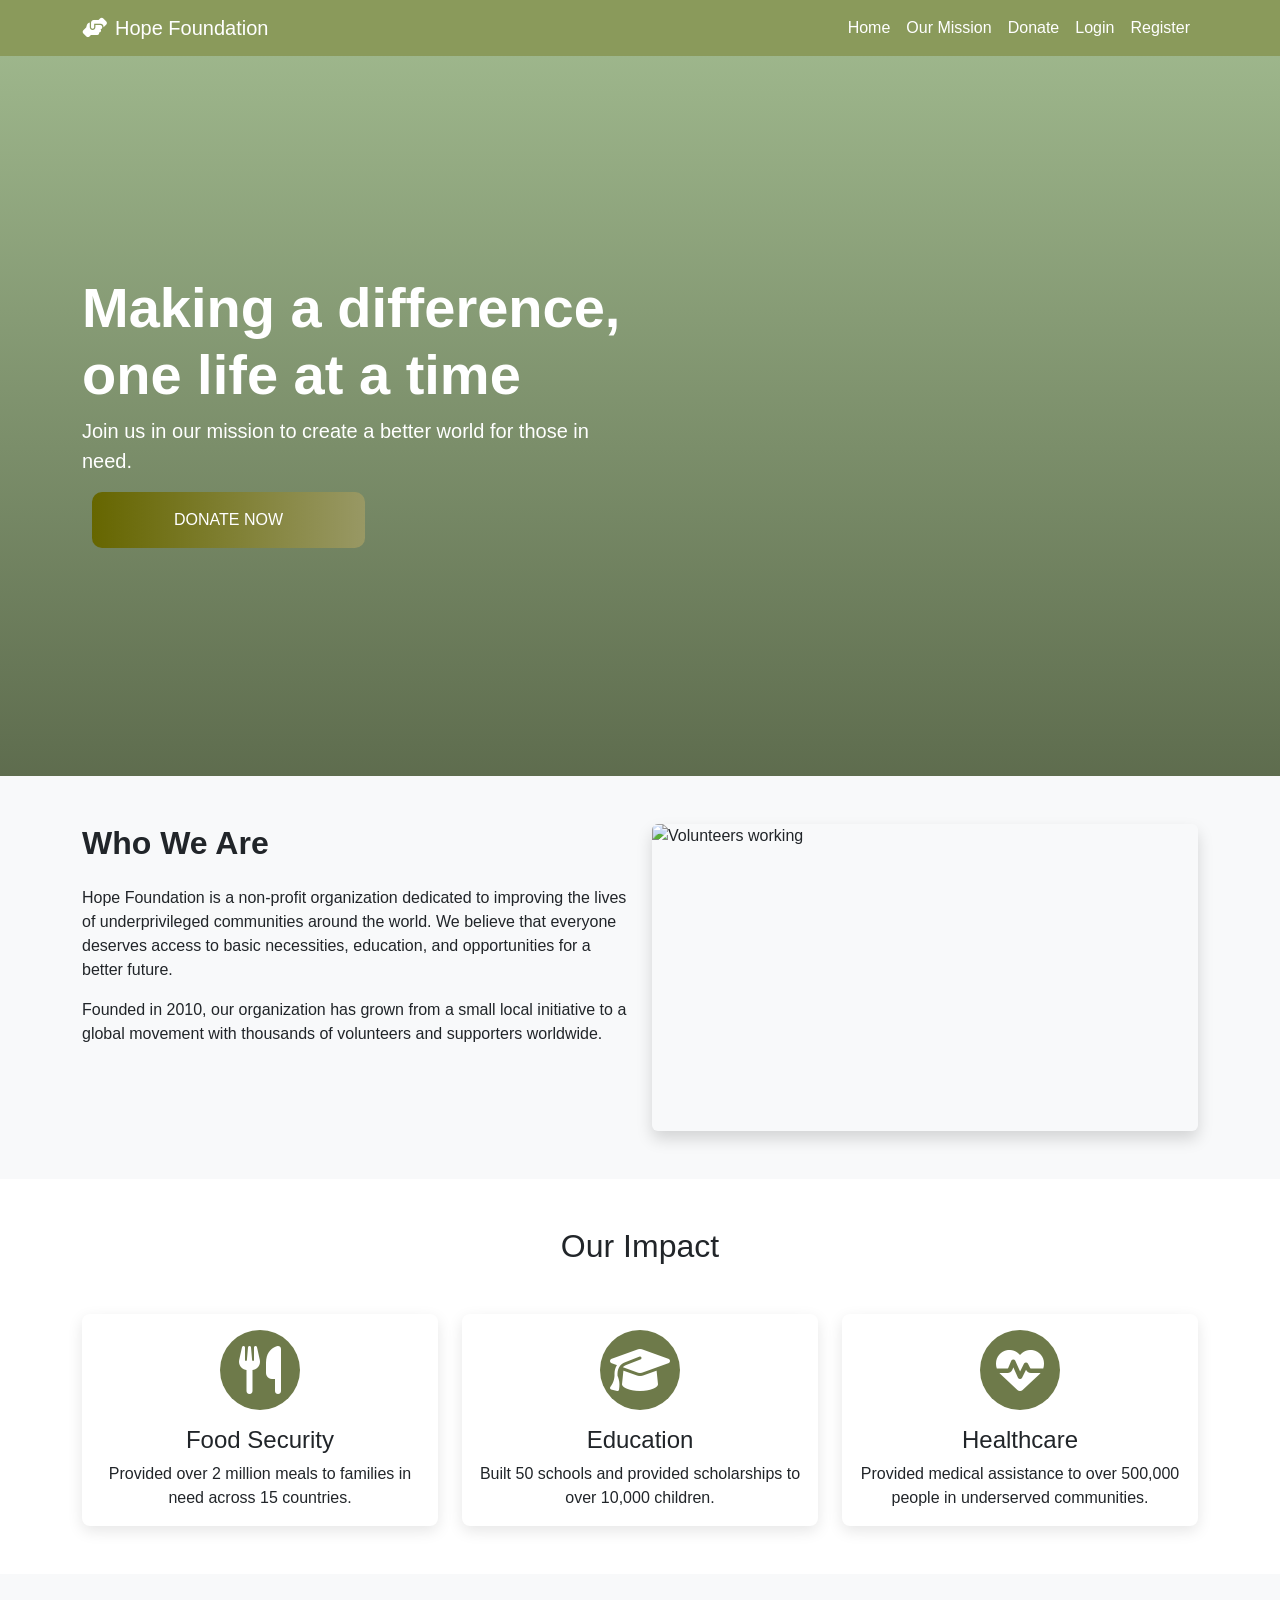
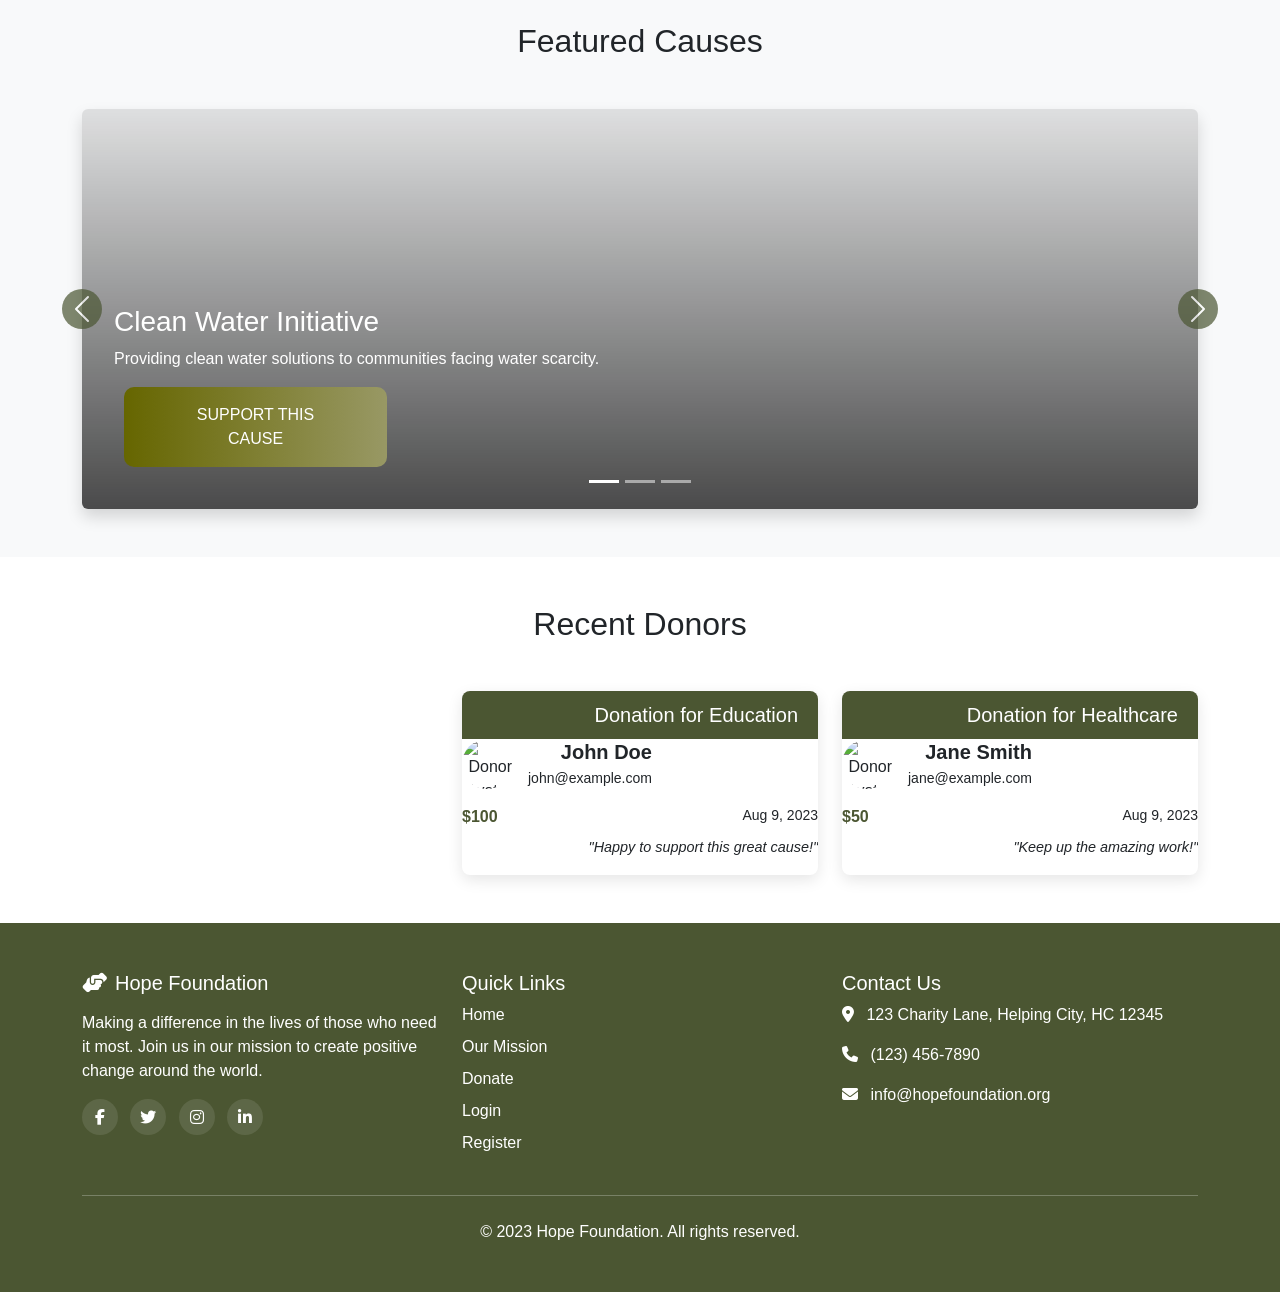
==== index.html @ 95be1a14 "first commit" ====
<!DOCTYPE html>
<html lang="en">
<head>
    <meta charset="UTF-8">
    <meta name="viewport" content="width=device-width, initial-scale=1.0">
    <title>Hope Foundation - Empowering Communities</title>
    <!-- Bootstrap 5.3 CSS -->
    <link href="https://cdn.jsdelivr.net/npm/bootstrap@5.3.0/dist/css/bootstrap.min.css" rel="stylesheet">
    <!-- Font Awesome -->
    <link rel="stylesheet" href="https://cdnjs.cloudflare.com/ajax/libs/font-awesome/6.4.0/css/all.min.css">
    <!-- AOS Animation Library -->
    <link href="https://unpkg.com/aos@2.3.1/dist/aos.css" rel="stylesheet">
    <!-- Custom CSS -->
    <link rel="stylesheet" href="css/home.css">
    <link rel="icon" href="./images/icon.svg">
</head>
<body>
    <!-- Navigation Bar -->
    <nav class="navbar navbar-expand-lg sticky-top nav-bar">
        <div class="container">
            <a class="navbar-brand" href="index.html">
                <i class="fas fa-hands-helping me-2"></i>Hope Foundation
            </a>
            <button class="navbar-toggler" type="button" data-bs-toggle="collapse" data-bs-target="#navbarNav" aria-controls="navbarNav" aria-expanded="false" aria-label="Toggle navigation">
                <span class="navbar-toggler-icon"></span>
            </button>
            <div class="collapse navbar-collapse" id="navbarNav">
                <ul class="navbar-nav ms-auto">
                    <li class="nav-item">
                        <a class="nav-link" href="index.html">Home</a>
                    </li>
                    <li class="nav-item">
                        <a class="nav-link" href="aim.html">Our Mission</a>
                    </li>
                    <li class="nav-item">
                        <a class="nav-link" href="payment.html">Donate</a>
                    </li>
                    <li class="nav-item">
                        <a class="nav-link" href="login.html">Login</a>
                    </li>
                    <li class="nav-item">
                        <a class="nav-link" href="register.html">Register</a>
                    </li>
                </ul>
            </div>
        </div>
    </nav>

    <!-- Hero Section -->
    <header class="hero-section">
        <div class="container h-100">
            <div class="row h-100 align-items-center">
                <div class="col-md-6" data-aos="fade-right" data-aos-duration="1000">
                    <h1 class="display-4 fw-bold text-white">Making a difference, one life at a time</h1>
                    <p class="lead text-white">Join us in our mission to create a better world for those in need.</p>
                    <a href="payment.html" class="btn btn-grad">Donate Now</a>
                </div>
            </div>
        </div>
    </header>

    <!-- About Section -->
    <section class="py-5 bg-light">
        <div class="container">
            <div class="row">
                <div class="col-md-6 mb-4" data-aos="fade-up" data-aos-duration="800">
                    <h2 class="section-title">Who We Are</h2>
                    <p>Hope Foundation is a non-profit organization dedicated to improving the lives of underprivileged communities around the world. We believe that everyone deserves access to basic necessities, education, and opportunities for a better future.</p>
                    <p>Founded in 2010, our organization has grown from a small local initiative to a global movement with thousands of volunteers and supporters worldwide.</p>
                </div>
                <div class="col-md-6" data-aos="fade-up" data-aos-delay="200" data-aos-duration="800">
                    <div class="ratio ratio-16x9 rounded overflow-hidden shadow">
                        <img src="https://images.unsplash.com/photo-1532629345422-7515f3d16bb6?ixlib=rb-4.0.3&ixid=MnwxMjA3fDB8MHxwaG90by1wYWdlfHx8fGVufDB8fHx8&auto=format&fit=crop&w=1000&q=80" alt="Volunteers working" class="img-fluid">
                    </div>
                </div>
            </div>
        </div>
    </section>

    <!-- Our Impact Section -->
    <section class="py-5">
        <div class="container">
            <h2 class="text-center mb-5" data-aos="fade-up">Our Impact</h2>
            <div class="row g-4">
                <div class="col-md-4" data-aos="zoom-in" data-aos-delay="100">
                    <div class="card impact-card h-100">
                        <div class="card-body text-center">
                            <div class="icon-wrapper mb-3">
                                <i class="fas fa-utensils fa-3x "></i>
                            </div>
                            <h3 class="card-title h4">Food Security</h3>
                            <p class="card-text">Provided over 2 million meals to families in need across 15 countries.</p>
                        </div>
                    </div>
                </div>
                <div class="col-md-4" data-aos="zoom-in" data-aos-delay="200">
                    <div class="card impact-card h-100">
                        <div class="card-body text-center">
                            <div class="icon-wrapper mb-3">
                                <i class="fas fa-graduation-cap fa-3x"></i>
                            </div>
                            <h3 class="card-title h4">Education</h3>
                            <p class="card-text">Built 50 schools and provided scholarships to over 10,000 children.</p>
                        </div>
                    </div>
                </div>
                <div class="col-md-4" data-aos="zoom-in" data-aos-delay="300">
                    <div class="card impact-card h-100">
                        <div class="card-body text-center">
                            <div class="icon-wrapper mb-3">
                                <i class="fas fa-heartbeat fa-3x"></i>
                            </div>
                            <h3 class="card-title h4">Healthcare</h3>
                            <p class="card-text">Provided medical assistance to over 500,000 people in underserved communities.</p>
                        </div>
                    </div>
                </div>
            </div>
        </div>
    </section>

    <!-- Featured Causes Section with Carousel -->
    <section class="py-5 bg-light">
        <div class="container">
            <h2 class="text-center mb-5" data-aos="fade-up">Featured Causes</h2>
            <div id="causesCarousel" class="carousel slide" data-bs-ride="carousel">
                <div class="carousel-indicators">
                    <button type="button" data-bs-target="#causesCarousel" data-bs-slide-to="0" class="active" aria-current="true" aria-label="Slide 1"></button>
                    <button type="button" data-bs-target="#causesCarousel" data-bs-slide-to="1" aria-label="Slide 2"></button>
                    <button type="button" data-bs-target="#causesCarousel" data-bs-slide-to="2" aria-label="Slide 3"></button>
                </div>
                <div class="carousel-inner rounded shadow">
                    <div class="carousel-item active">
                        <div class="cause-slide" style="background-image: url('https://images.unsplash.com/photo-1488521787991-ed7bbaae773c?ixlib=rb-4.0.3&ixid=MnwxMjA3fDB8MHxwaG90by1wYWdlfHx8fGVufDB8fHx8&auto=format&fit=crop&w=1200&q=80');">
                            <div class="cause-content">
                                <h3>Clean Water Initiative</h3>
                                <p>Providing clean water solutions to communities facing water scarcity.</p>
                                <a href="payment.html" class="btn btn-grad w-25">Support This Cause</a>
                            </div>
                        </div>
                    </div>
                    <div class="carousel-item">
                        <div class="cause-slide" style="background-image: url('https://images.unsplash.com/photo-1511632765486-a01980e01a18?ixlib=rb-4.0.3&ixid=MnwxMjA3fDB8MHxwaG90by1wYWdlfHx8fGVufDB8fHx8&auto=format&fit=crop&w=1200&q=80');">
                            <div class="cause-content">
                                <h3>Education For All</h3>
                                <p>Building schools and providing educational resources in underserved areas.</p>
                                <a href="payment.html" class="btn btn-grad w-25">Support This Cause</a>
                            </div>
                        </div>
                    </div>
                    <div class="carousel-item">
                        <div class="cause-slide" style="background-image: url('https://img.freepik.com/free-photo/african-kid-marketplace_23-2151489111.jpg?semt=ais_hybrid&w=740&q=80');">
                            <div class="cause-content">
                                <h3>Hunger Relief Program</h3>
                                <p>Providing meals and sustainable food solutions to communities in need.</p>
                                <a href="payment.html" class="btn btn-grad w-25">Support This Cause</a>
                            </div>
                        </div>
                    </div>
                </div>
                <button class="carousel-control-prev" type="button" data-bs-target="#causesCarousel" data-bs-slide="prev">
                    <span class="carousel-control-prev-icon" aria-hidden="true"></span>
                    <span class="visually-hidden">Previous</span>
                </button>
                <button class="carousel-control-next" type="button" data-bs-target="#causesCarousel" data-bs-slide="next">
                    <span class="carousel-control-next-icon" aria-hidden="true"></span>
                    <span class="visually-hidden">Next</span>
                </button>
            </div>
        </div>
    </section>

    <!-- Recent Donors Section -->
    <section class="py-5" id="recent-donors">
        <div class="container">
            <h2 class="text-center mb-5" data-aos="fade-up">Recent Donors</h2>
            <div id="donors-container" class="text-end">
                <!-- Donor cards will be dynamically added here via JavaScript -->
                <!-- Sample donor cards for display purposes -->
                <div class="row justify-content-end g-4">
                    <div class="col-md-4" data-aos="fade-up">
                        <div class="donor-card h-100">
                            <div class="donor-card-header">
                                <h5 class="mb-0">Donation for Education</h5>
                            </div>
                            <div class="card-body">
                                <div class="donor-info">
                                    <div class="donor-avatar">
                                        <img src="https://randomuser.me/api/portraits/men/1.jpg" alt="Donor Avatar">
                                    </div>
                                    <div class="donor-details">
                                        <h5>John Doe</h5>
                                        <p>john@example.com</p>
                                    </div>
                                </div>
                                <div class="mt-3">
                                    <div class="d-flex justify-content-between">
                                        <span class="donation-amount">$100</span>
                                        <span class="donation-date">Aug 9, 2023</span>
                                    </div>  
                                    <p class="donation-message">"Happy to support this great cause!"</p>
                                </div>
                            </div>
                        </div>
                    </div>
                    <div class="col-md-4" data-aos="fade-up" data-aos-delay="100">
                        <div class="donor-card h-100">
                            <div class="donor-card-header">
                                <h5 class="mb-0">Donation for Healthcare</h5>
                            </div>
                            <div class="card-body">
                                <div class="donor-info">
                                    <div class="donor-avatar">
                                        <img src="https://randomuser.me/api/portraits/women/1.jpg" alt="Donor Avatar">
                                    </div>
                                    <div class="donor-details">
                                        <h5>Jane Smith</h5>
                                        <p>jane@example.com</p>
                                    </div>
                                </div>
                                <div class="mt-3">
                                    <div class="d-flex justify-content-between">
                                        <span class="donation-amount">$50</span>
                                        <span class="donation-date">Aug 9, 2023</span>
                                    </div>
                                    <p class="donation-message">"Keep up the amazing work!"</p>
                                </div>
                            </div>
                        </div>
                    </div>
                </div>
            </div>
        </div>
    </section>

    <!-- Footer -->
    <footer class="bg py-5">
        <div class="container">
            <div class="row g-4">
                <div class="col-lg-4">
                    <h3 class="h5"><i class="fas fa-hands-helping me-2"></i>Hope Foundation</h3>
                    <p class="mt-3">Making a difference in the lives of those who need it most. Join us in our mission to create positive change around the world.</p>
                    <div class="social-icons mt-3">
                        <a href="#" class="text-white me-2"><i class="fab fa-facebook-f"></i></a>
                        <a href="#" class="text-white me-2"><i class="fab fa-twitter"></i></a>
                        <a href="#" class="text-white me-2"><i class="fab fa-instagram"></i></a>
                        <a href="#" class="text-white"><i class="fab fa-linkedin-in"></i></a>
                    </div>
                </div>
                <div class="col-lg-4">
                    <h3 class="h5">Quick Links</h3>
                    <ul class="list-unstyled footer-links">
                        <li><a href="index.html" class="text-decoration-none text-white">Home</a></li>
                        <li><a href="aim.html" class="text-decoration-none text-white">Our Mission</a></li>
                        <li><a href="payment.html" class="text-decoration-none text-white">Donate</a></li>
                        <li><a href="login.html" class="text-decoration-none text-white">Login</a></li>
                        <li><a href="register.html" class="text-decoration-none text-white">Register</a></li>
                    </ul>
                </div>
                <div class="col-lg-4">
                    <h3 class="h5">Contact Us</h3>
                    <address>
                        <p><i class="fas fa-map-marker-alt me-2"></i> 123 Charity Lane, Helping City, HC 12345</p>
                        <p><i class="fas fa-phone me-2"></i> (123) 456-7890</p>
                        <p><i class="fas fa-envelope me-2"></i> info@hopefoundation.org</p>
                    </address>
                </div>
            </div>
            <hr class="my-4">
            <div class="row">
                <div class="col-md-12 text-center">
                    <p class="mb-0">&copy; 2023 Hope Foundation. All rights reserved.</p>
                </div>
            </div>
        </div>
    </footer>

    <!-- Bootstrap 5.3 JS Bundle with Popper -->
    <script src="https://cdn.jsdelivr.net/npm/bootstrap@5.3.0/dist/js/bootstrap.bundle.min.js"></script>
    <!-- AOS Animation Library -->
    <script src="https://unpkg.com/aos@2.3.1/dist/aos.js"></script>
    <!-- Custom JS -->
    <script src="js/main.js"></script>
    <script>
        // Initialize AOS animation library
        AOS.init();
    </script>
</body>
</html>
---- css/home.css ----
/* Home Page Styles */

/* Global Styles */
:root {
    --primary-color: #4B5632;
    --primary-dark: #0b5ed7;
    --secondary-color: #6c757d;
    --light-color: #f8f9fa;
    --dark-color: #212529;
    --success-color: #198754;
    --info-color: #0dcaf0;
    --warning-color: #ffc107;
    --danger-color: #dc3545;
    --transition: all 0.3s ease;
    --box-shadow: 0 5px 15px rgba(0, 0, 0, 0.1);
    --border-radius: 0.5rem;
}

.btn-grad {background-image: linear-gradient(to right, #666600 0%, #999966  51%, #666600  100%)}

         .btn-grad {

            margin: 10px;

            padding: 15px 45px;

            text-align: center;

            text-transform: uppercase;

            transition: 0.5s;

            background-size: 200% auto;

            color: white;            

            border-radius: 10px;

            display: block;

            width: 50%;

          }



          .btn-grad:hover {

            background-position: right center; /* change the direction of the change here */

            color: #fff;

            text-decoration: none;

          }

.nav-bar a{
    color: white;
}
.nav-bar{
    background-color: #8A9A5B;
}

body {
    font-family: 'Poppins', sans-serif;
    color: var(--dark-color);
    overflow-x: hidden;
}

/* Hero Section */
.hero-section {
   background: linear-gradient(
    rgba(92, 133, 62, 0.6),    /* Dark Deep Olive Green */
    rgba(54, 72, 34, 0.8)      /* Very Dark Mossy Green */
), url('https://www.digiplexmovies.com/wp-content/uploads/2018/07/indianss5.jpg') no-repeat center center/cover;
    height: 80vh;
    position: relative;
    display: flex;
    align-items: center;
}

.hero-content {
    text-align: center;
    color: white;
}

.hero-title {
    font-size: 3.5rem;
    font-weight: 700;
    margin-bottom: 1.5rem;
    text-shadow: 2px 2px 4px rgba(0, 0, 0, 0.3);
}

.hero-subtitle {
    font-size: 1.5rem;
    margin-bottom: 2rem;
    text-shadow: 1px 1px 2px rgba(0, 0, 0, 0.3);
}

.hero-buttons {
    display: flex;
    justify-content: center;
    gap: 1rem;
}

/* Section Titles */
.section-title {
    position: relative;
    margin-bottom: 1.5rem;
    font-weight: 700;
    color: var(--dark-color);
}

.title-line {
    width: 50px;
    height: 3px;
    background-color: var(--primary-color);
    margin-top: 0.5rem;
}

/* Who We Are Section */
.who-we-are-section {
    padding: 5rem 0;
}

.who-we-are-image {
    border-radius: var(--border-radius);
    overflow: hidden;
    box-shadow: var(--box-shadow);
}

.who-we-are-image img {
    transition: var(--transition);
}

.who-we-are-image:hover img {
    transform: scale(1.05);
}

/* Impact Cards */
.impact-card {
    border: none;
    border-radius: var(--border-radius);
    box-shadow: var(--box-shadow);
    transition: var(--transition);
    overflow: hidden;
}

.impact-card:hover {
    transform: translateY(-5px);
    box-shadow: 0 15px 30px rgba(0, 0, 0, 0.15);
}

.icon-wrapper {
    width: 80px;
    height: 80px;
    border-radius: 50%;
    background-color:#6E7A4A;
    color: white;
    display: flex;
    align-items: center;
    justify-content: center;
    margin: 0 auto;
}

/* Carousel Styles */
.cause-slide {
    height: 400px;
    background-size: cover;
    background-position: center;
    position: relative;
}

.cause-slide::before {
    content: '';
    position: absolute;
    top: 0;
    left: 0;
    width: 100%;
    height: 100%;
    background: linear-gradient(to bottom, rgba(0, 0, 0, 0.1), rgba(0, 0, 0, 0.7));
}

.cause-content {
    position: absolute;
    bottom: 0;
    left: 0;
    width: 100%;
    padding: 2rem;
    color: white;
    z-index: 1;
}

/* Donor Cards */
.donor-card {
    border: none;
    border-radius: var(--border-radius);
    box-shadow: var(--box-shadow);
    transition: var(--transition);
    margin-left: auto; /* Push cards to the right */
    background-color: white;
    overflow: hidden;
}

.donor-card:hover {
    transform: translateY(-5px);
    box-shadow: 0 15px 30px rgba(0, 0, 0, 0.15);
}

.donor-card-header {
    background-color: var(--primary-color);
    color: white;
    padding: 0.75rem 1.25rem;
}

.donor-info {
    display: flex;
    align-items: center;
    gap: 1rem;
}

.donor-avatar {
    width: 50px;
    height: 50px;
    border-radius: 50%;
    overflow: hidden;
}

.donor-avatar img {
    width: 100%;
    height: 100%;
    object-fit: cover;
}

.donor-details h5 {
    margin-bottom: 0.25rem;
    font-weight: 600;
}

.donor-details p {
    margin-bottom: 0;
    font-size: 0.875rem;
    color: var(--text-muted);
}

.donation-amount {
    font-weight: bold;
    color: var(--primary-color);
}

.donation-date {
    font-size: 0.875rem;
    color: var(--text-muted);
}

.donation-message {
    font-style: italic;
    margin-top: 0.5rem;
    font-size: 0.9rem;
    color: var(--text-color);
}

/* Footer Styles */
footer {
    background-color: #4B5632;
    color: white;
}

.footer-links li {
    margin-bottom: 0.5rem;
}

.social-icons a {
    display: inline-flex;
    align-items: center;
    justify-content: center;
    width: 36px;
    height: 36px;
    border-radius: 50%;
    background-color: rgba(255, 255, 255, 0.1);
    transition: var(--transition);
    text-decoration: none;
}

.social-icons a:hover {
    background-color: var(--primary-color);
    transform: translateY(-3px);
}
@media (max-width: 600px) {
  .btn-grad {
    width: 100%;          /* Make button full width on small screens */
    padding: 12px 20px;   /* Smaller padding for mobile */
    margin: 8px 0;        /* Adjust margin for spacing */
    font-size: 14px;      /* Slightly smaller text */
  }
  
  .cause-content {
    padding: 15px;        /* Add some padding inside cause-content */
  }

  .cause-content h3 {
    font-size: 1.25rem;   /* Slightly smaller heading */
  }

  .cause-content p {
    font-size: 0.9rem;    /* Smaller paragraph text */
  }
}

@media (max-width: 400px) {
  .btn-grad {
    padding: 10px 15px;    /* Even smaller padding on very small devices */
    font-size: 13px;       /* Smaller font size */
  }

  .cause-content h3 {
    font-size: 1.1rem;
  }

  .cause-content p {
    font-size: 0.85rem;
  }
}


/* Responsive Adjustments */
@media (max-width: 992px) {
    .hero-title {
        font-size: 2.5rem;
    }
    
    .hero-subtitle {
        font-size: 1.25rem;
    }
    
    .who-we-are-image {
        margin-bottom: 2rem;
    }
}

@media (max-width: 768px) {
    .hero-section {
        height: 60vh;
        text-align: center;
    }
    
    .hero-title {
        font-size: 2rem;
    }
    
    .hero-subtitle {
        font-size: 1rem;
    }
    
    .hero-buttons {
        flex-direction: column;
        gap: 0.5rem;
    }
    
    .title-line {
        margin-left: auto;
        margin-right: auto;
    }
    
    .section-title {
        text-align: center;
    }
    
    .cause-slide {
        height: 300px;
    }
}

@media (max-width: 576px) {
    .hero-section {
        height: 50vh;
    }
    
    .cause-slide {
        height: 250px;
    }
    
    .cause-content {
        padding: 1rem;
    }
    
    .cause-content h3 {
        font-size: 1.25rem;
    }
}

/* Animation Styles */
.animate-float {
    animation: float 3s ease-in-out infinite;
}

@keyframes float {
    0% {
        transform: translateY(0px);
    }
    50% {
        transform: translateY(-10px);
    }
    100% {
        transform: translateY(0px);
    }
}

.animate-pulse {
    animation: pulse 2s ease-in-out infinite;
}

@keyframes pulse {
    0% {
        transform: scale(1);
    }
    50% {
        transform: scale(1.05);
    }
    100% {
        transform: scale(1);
    }
}

/* Button Hover Effects */
.btn-primary {
    position: relative;
    overflow: hidden;
    z-index: 1;
    transition: all 0.5s ease;
}

.btn-primary::before {
    content: '';
    position: absolute;
    top: 0;
    left: -100%;
    width: 100%;
    height: 100%;
    background: linear-gradient(90deg, transparent, rgba(255, 255, 255, 0.2), transparent);
    transition: all 0.5s ease;
    z-index: -1;
}

.btn-primary:hover::before {
    left: 100%;
}

.btn-outline-light {
    position: relative;
    overflow: hidden;
    z-index: 1;
    transition: all 0.5s ease;
}

.btn-outline-light::before {
    content: '';
    position: absolute;
    top: 0;
    left: -100%;
    width: 100%;
    height: 100%;
    background: linear-gradient(90deg, transparent, rgba(255, 255, 255, 0.2), transparent);
    transition: all 0.5s ease;
    z-index: -1;
}

.btn-outline-light:hover::before {
    left: 100%;
}

/* Carousel Controls */
.carousel-control-prev,
.carousel-control-next {
    width: 40px;
    height: 40px;
    background-color: var(--primary-color);
    border-radius: 50%;
    top: 50%;
    transform: translateY(-50%);
    opacity: 0.7;
}

.carousel-control-prev {
    left: -20px;
}

.carousel-control-next {
    right: -20px;
}

.carousel-control-prev:hover,
.carousel-control-next:hover {
    opacity: 1;
}

@media (max-width: 768px) {
    .carousel-control-prev {
        left: 10px;
    }
    
    .carousel-control-next {
        right: 10px;
    }
}
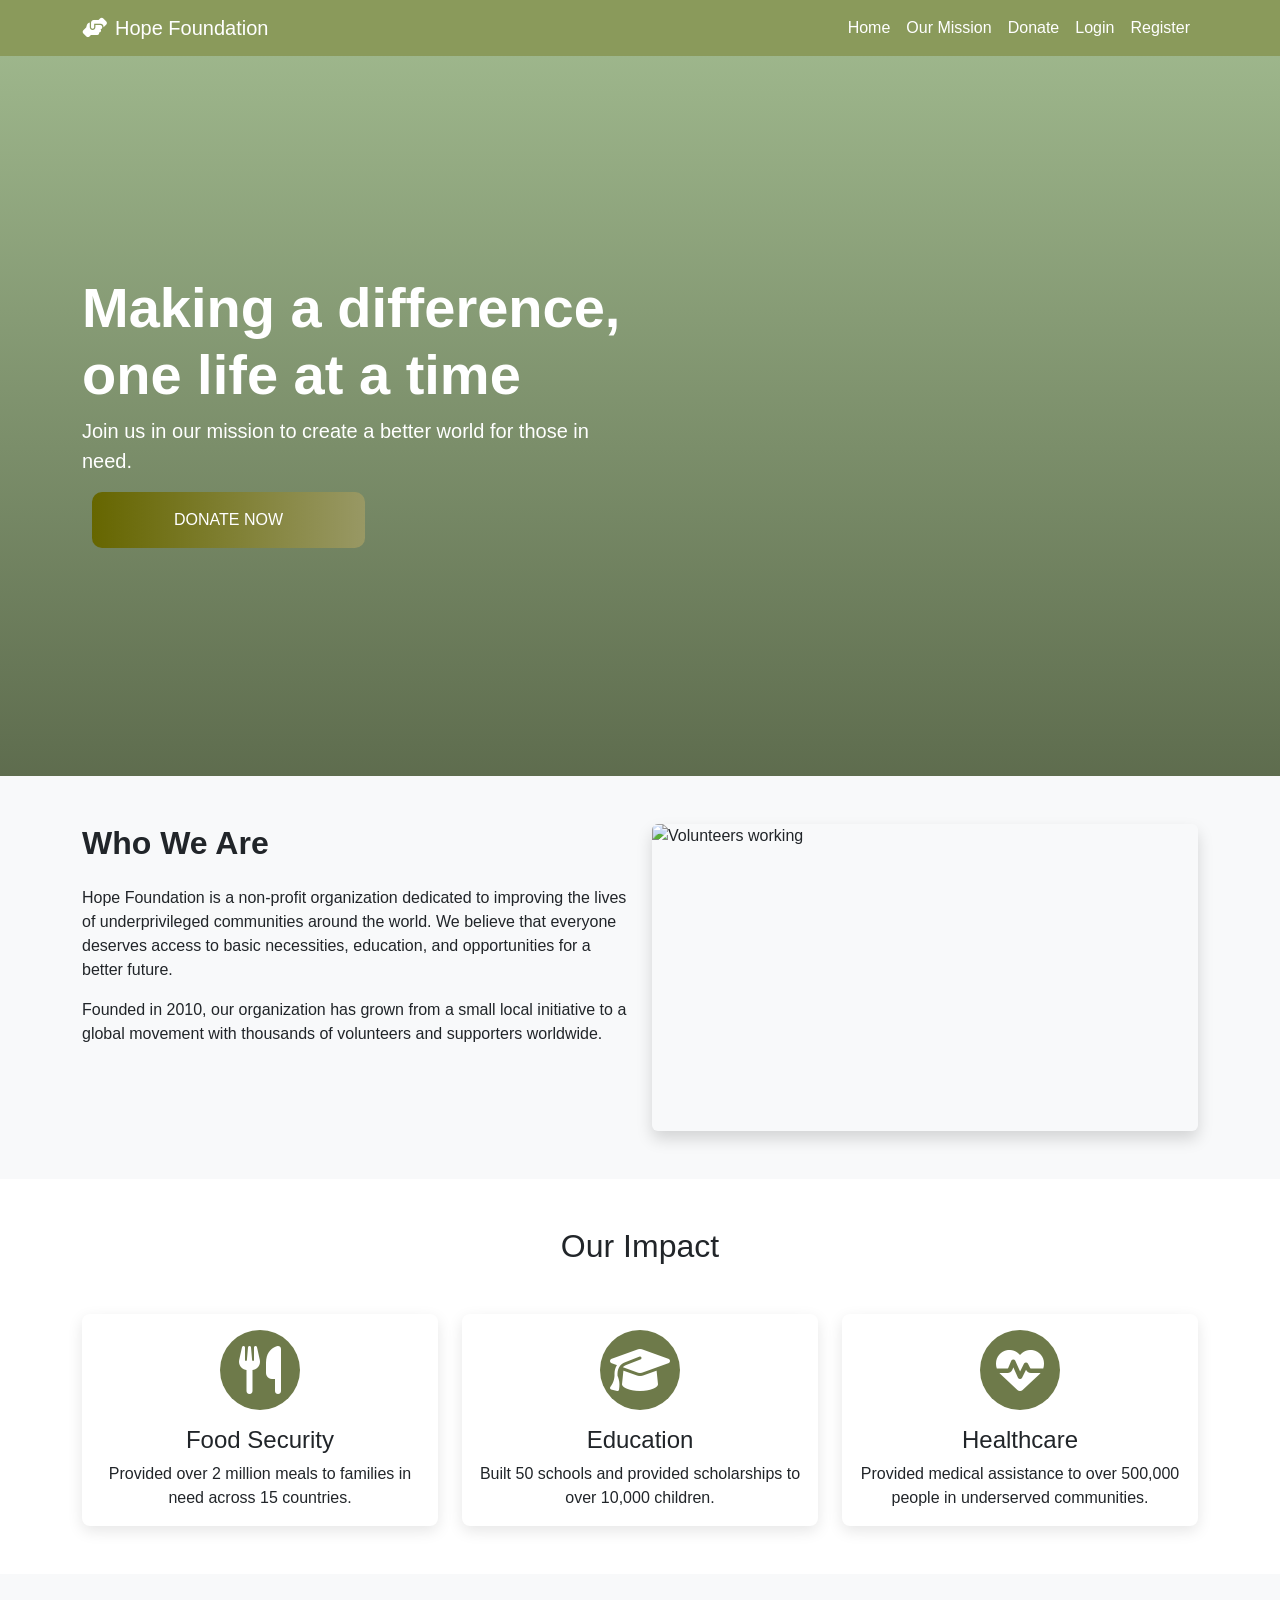
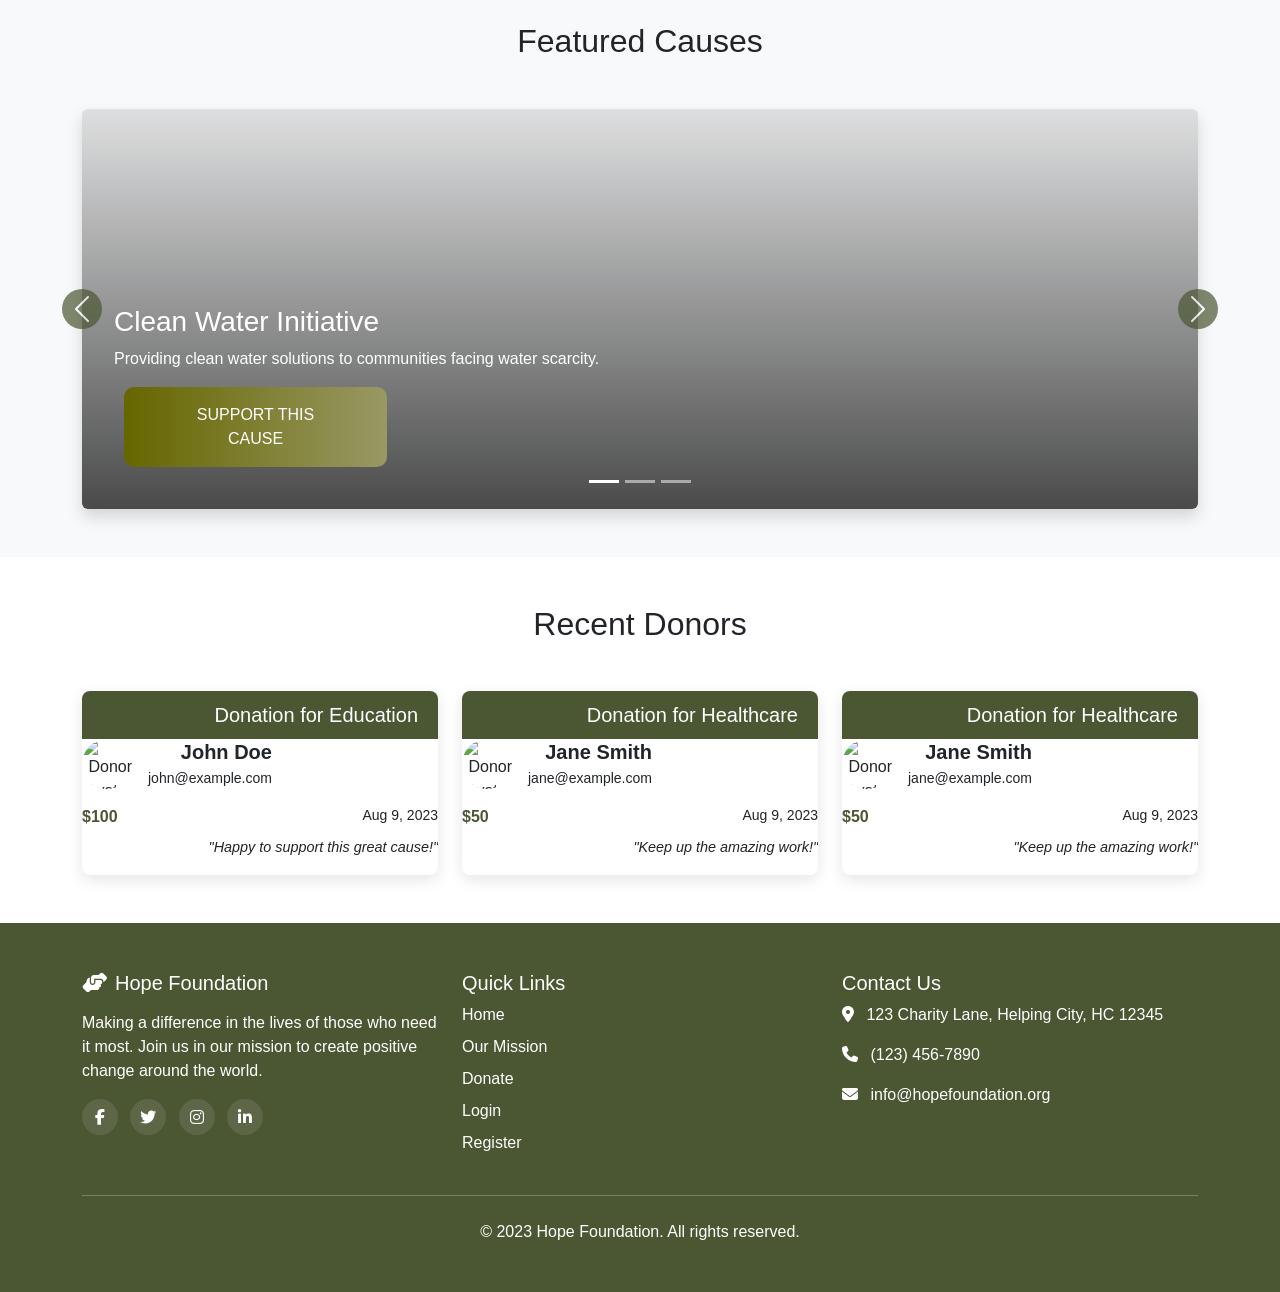
==== commit 1a41f369: "Update index.html" ====
--- a/index.html
+++ b/index.html
@@ -228,6 +228,31 @@
                             </div>
                         </div>
                     </div>
+                     <div class="col-md-4" data-aos="fade-up" data-aos-delay="100">
+                        <div class="donor-card h-100">
+                            <div class="donor-card-header">
+                                <h5 class="mb-0">Donation for Healthcare</h5>
+                            </div>
+                            <div class="card-body">
+                                <div class="donor-info">
+                                    <div class="donor-avatar">
+                                        <img src="https://randomuser.me/api/portraits/women/1.jpg" alt="Donor Avatar">
+                                    </div>
+                                    <div class="donor-details">
+                                        <h5>Jane Smith</h5>
+                                        <p>jane@example.com</p>
+                                    </div>
+                                </div>
+                                <div class="mt-3">
+                                    <div class="d-flex justify-content-between">
+                                        <span class="donation-amount">$50</span>
+                                        <span class="donation-date">Aug 9, 2023</span>
+                                    </div>
+                                    <p class="donation-message">"Keep up the amazing work!"</p>
+                                </div>
+                            </div>
+                        </div>
+                    </div>
                 </div>
             </div>
         </div>
@@ -286,4 +311,4 @@
         AOS.init();
     </script>
 </body>
-</html>+</html>
